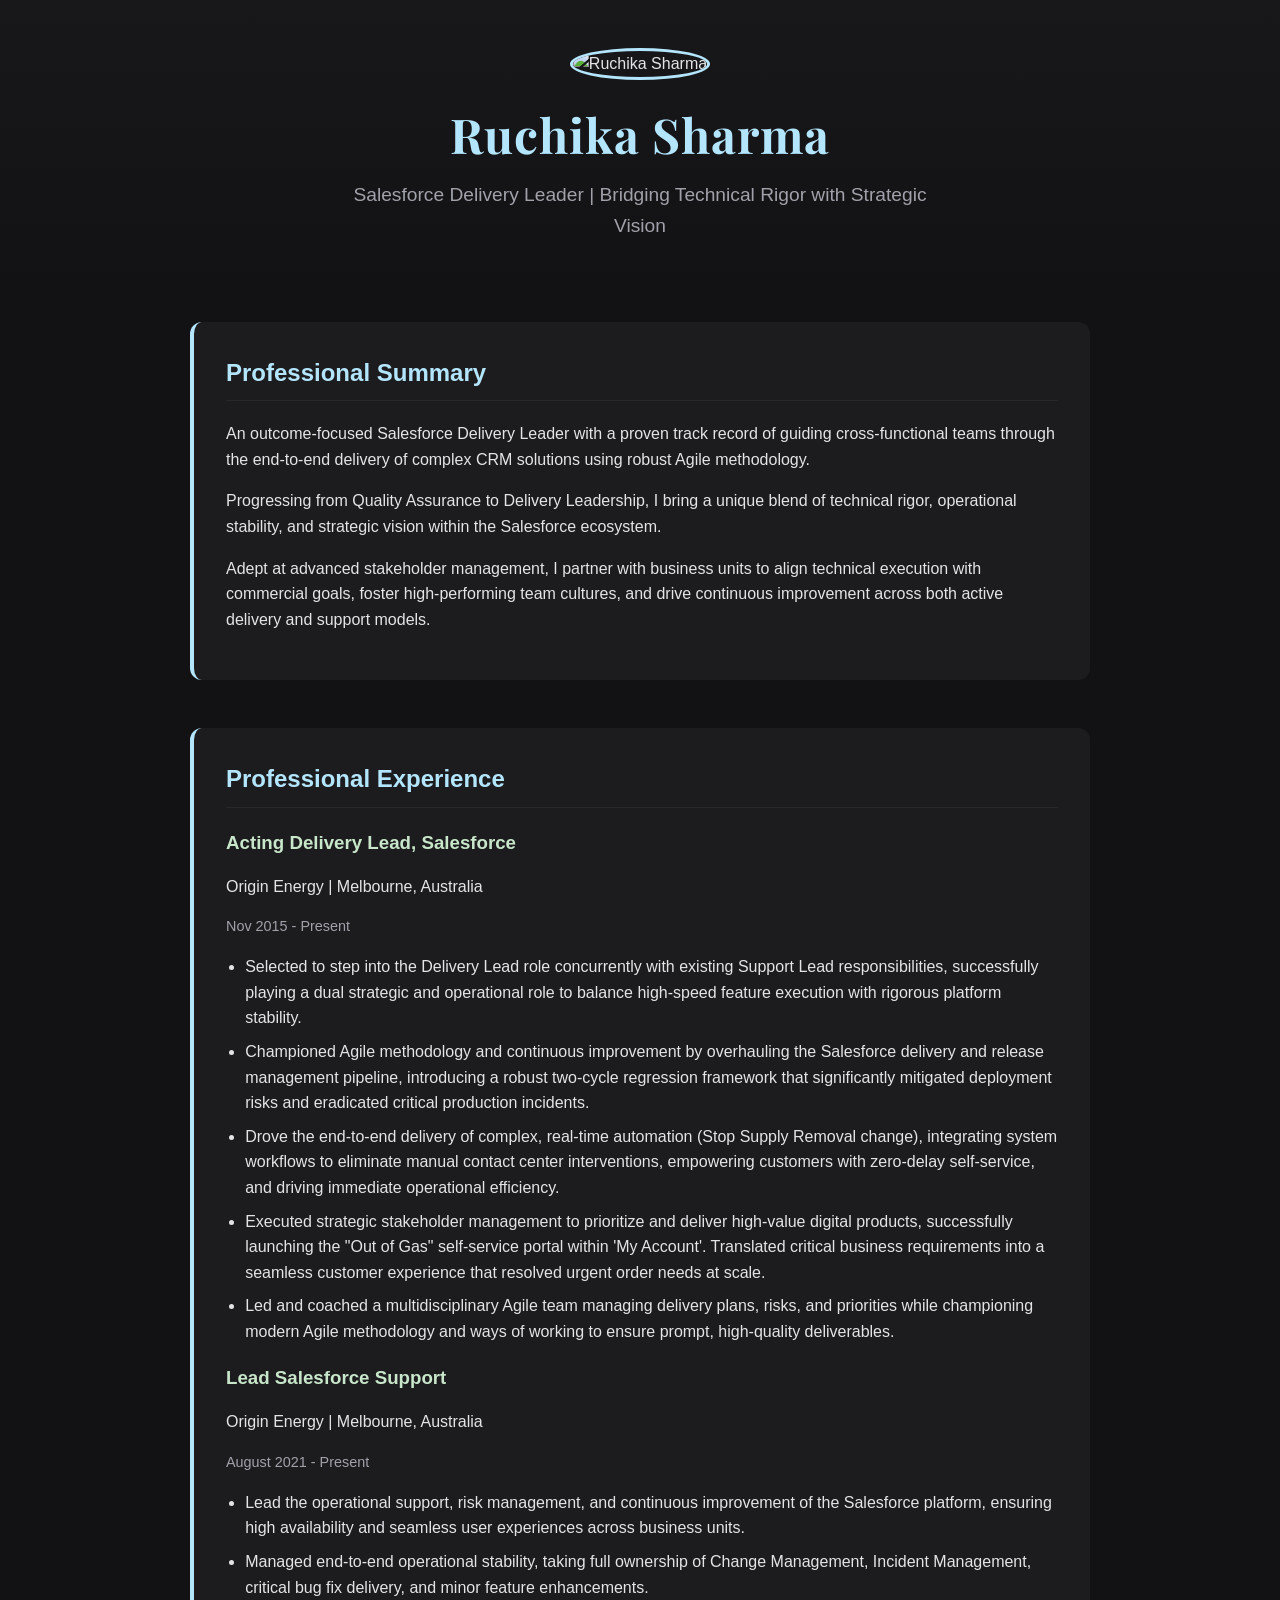
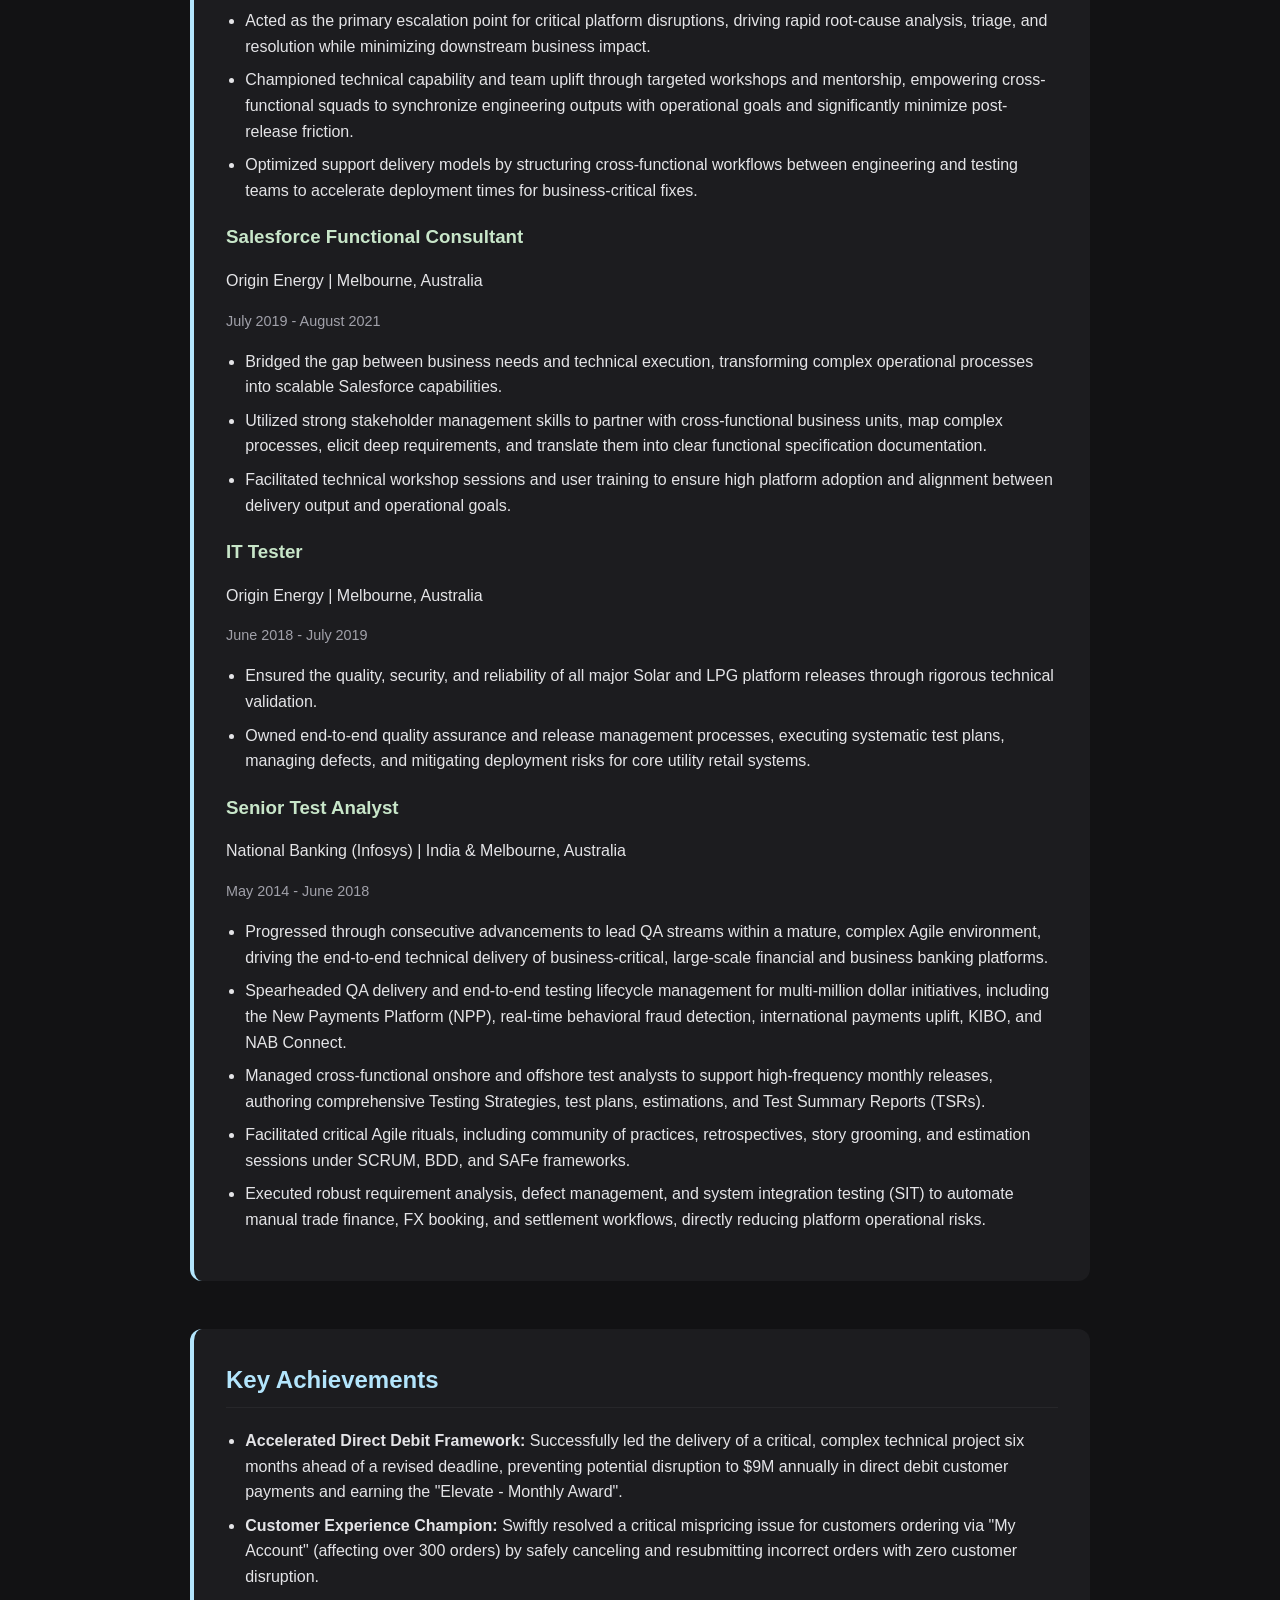
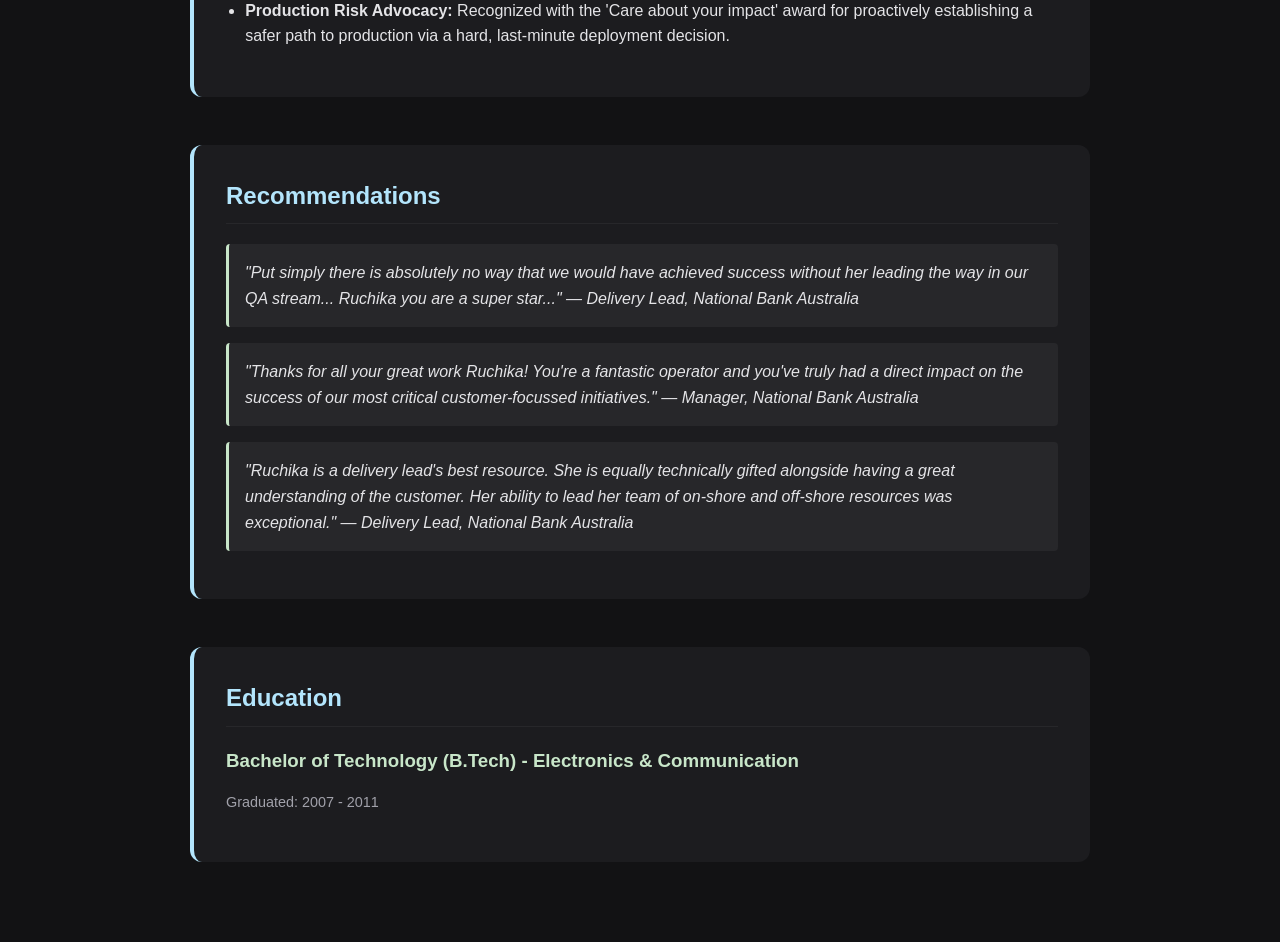
==== index.html @ 965521cc "feat(resume): digital resume" ====
<!DOCTYPE html>
<html lang="en">
<head>
    <meta charset="UTF-8">
    <meta name="viewport" content="width=device-width, initial-scale=1.0">
    <title>Ruchika Sharma | Salesforce Delivery Leader</title>
    <link href="https://fonts.googleapis.com/css2?family=Playfair+Display:ital,wght@0,700;1,400&display=swap" rel="stylesheet">
    <link rel="stylesheet" href="global.css">
</head>
<body>
    <header>
        <img src="profile.jpg" alt="Ruchika Sharma" class="profile-photo">
        <h1 class="fancy-name">Ruchika Sharma</h1>
        <p class="tagline">Salesforce Delivery Leader | Bridging Technical Rigor with Strategic Vision</p>
    </header>
    <main>
        <div id="home-section"></div>
        <div id="experience-section"></div>
        <div id="achievements-section"></div>
        <div id="testimonials-section"></div>
        <div id="education-section"></div>
    </main>
    <script>
        function loadSection(id, filePath) {
            fetch(filePath)
                .then(response => { if (!response.ok) throw new Error('Failed to load ' + filePath); return response.text(); })
                .then(data => { document.getElementById(id).innerHTML = data; })
                .catch(error => console.error(error));
        }
        loadSection('home-section', 'sections/home.html');
        loadSection('experience-section', 'sections/experience.html');
        loadSection('achievements-section', 'sections/achievements.html');
        loadSection('testimonials-section', 'sections/testimonials.html');
        loadSection('education-section', 'sections/education.html');
    </script>
</body>
</html>
---- global.css ----
:root {
    --bg-color: #121214;
    --card-bg: #1c1c1f;
    --text-main: #e4e4e7;
    --text-muted: #a1a1aa;
    --pastel-primary: #b3e5fc;
    --pastel-accent: #c8e6c9;
    --font-fancy: 'Playfair Display', 'Georgia', serif;
}
body {
    background-color: var(--bg-color);
    color: var(--text-main);
    font-family: "Product Sans", "Google Sans", -apple-system, BlinkMacSystemFont, sans-serif;
    line-height: 1.6;
    margin: 0;
    padding: 0;
}
header {
    text-align: center;
    padding: 3rem 1rem;
    background: linear-gradient(180deg, #18181b 0%, var(--bg-color) 100%);
}
.profile-photo {
    width: 150px;
    height: 150px;
    border-radius: 50%;
    border: 3px solid var(--pastel-primary);
    object-fit: cover;
    margin-bottom: 1rem;
}
.fancy-name {
    font-family: var(--font-fancy);
    font-size: 3rem;
    color: var(--pastel-primary);
    margin: 0 0 0.5rem 0;
    font-weight: 700;
    letter-spacing: 1px;
}
.tagline {
    font-size: 1.2rem;
    color: var(--text-muted);
    max-width: 600px;
    margin: 0 auto;
}
main {
    max-width: 900px;
    margin: 0 auto;
    padding: 2rem 1rem;
}
section {
    margin-bottom: 3rem;
    background: var(--card-bg);
    padding: 2rem;
    border-radius: 12px;
    border-left: 4px solid var(--pastel-primary);
}
h2 {
    color: var(--pastel-primary);
    border-bottom: 1px solid #27272a;
    padding-bottom: 0.5rem;
    margin-top: 0;
}
h3 {
    color: var(--pastel-accent);
    margin-bottom: 0.2rem;
}
.date-location {
    color: var(--text-muted);
    font-size: 0.9rem;
    margin-bottom: 1rem;
}
ul { padding-left: 1.2rem; }
li { margin-bottom: 0.5rem; }
blockquote {
    border-left: 3px solid var(--pastel-accent);
    background: #27272a;
    padding: 1rem;
    margin: 1rem 0;
    border-radius: 4px;
    font-style: italic;
}
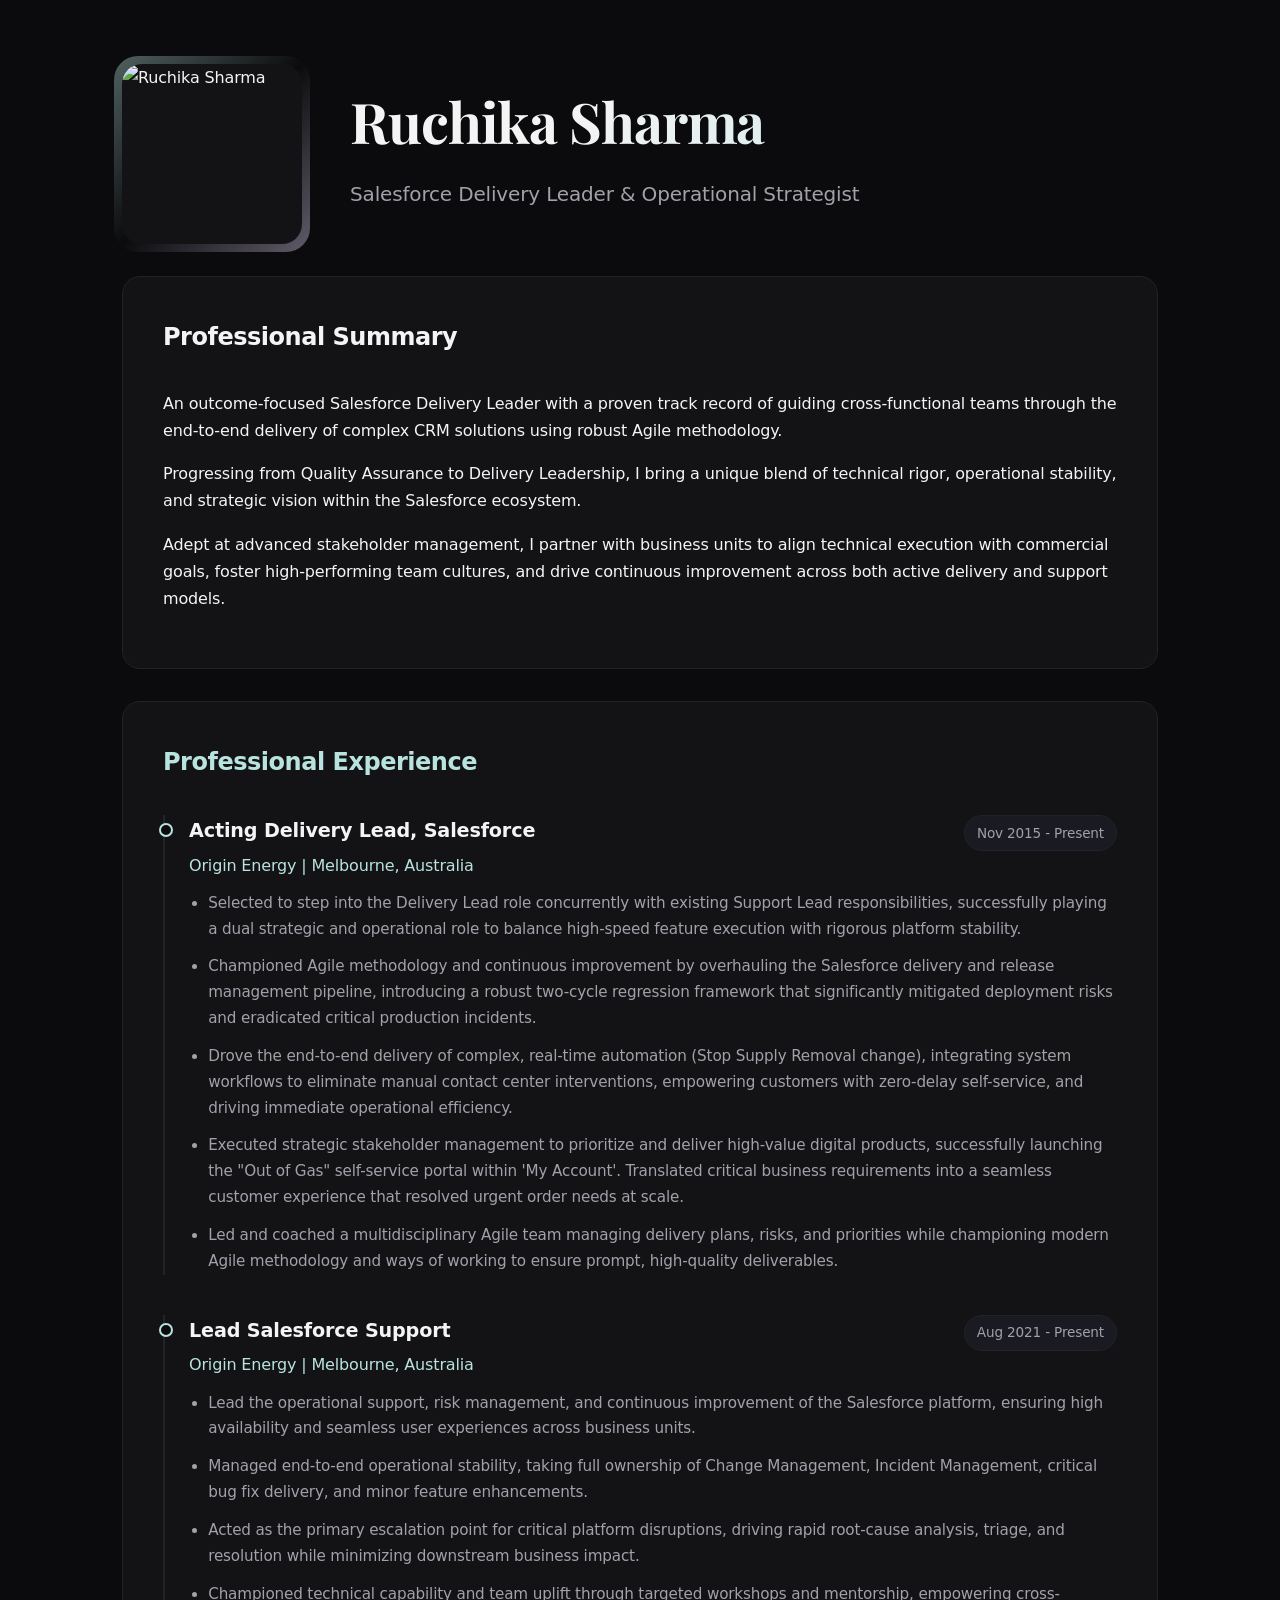
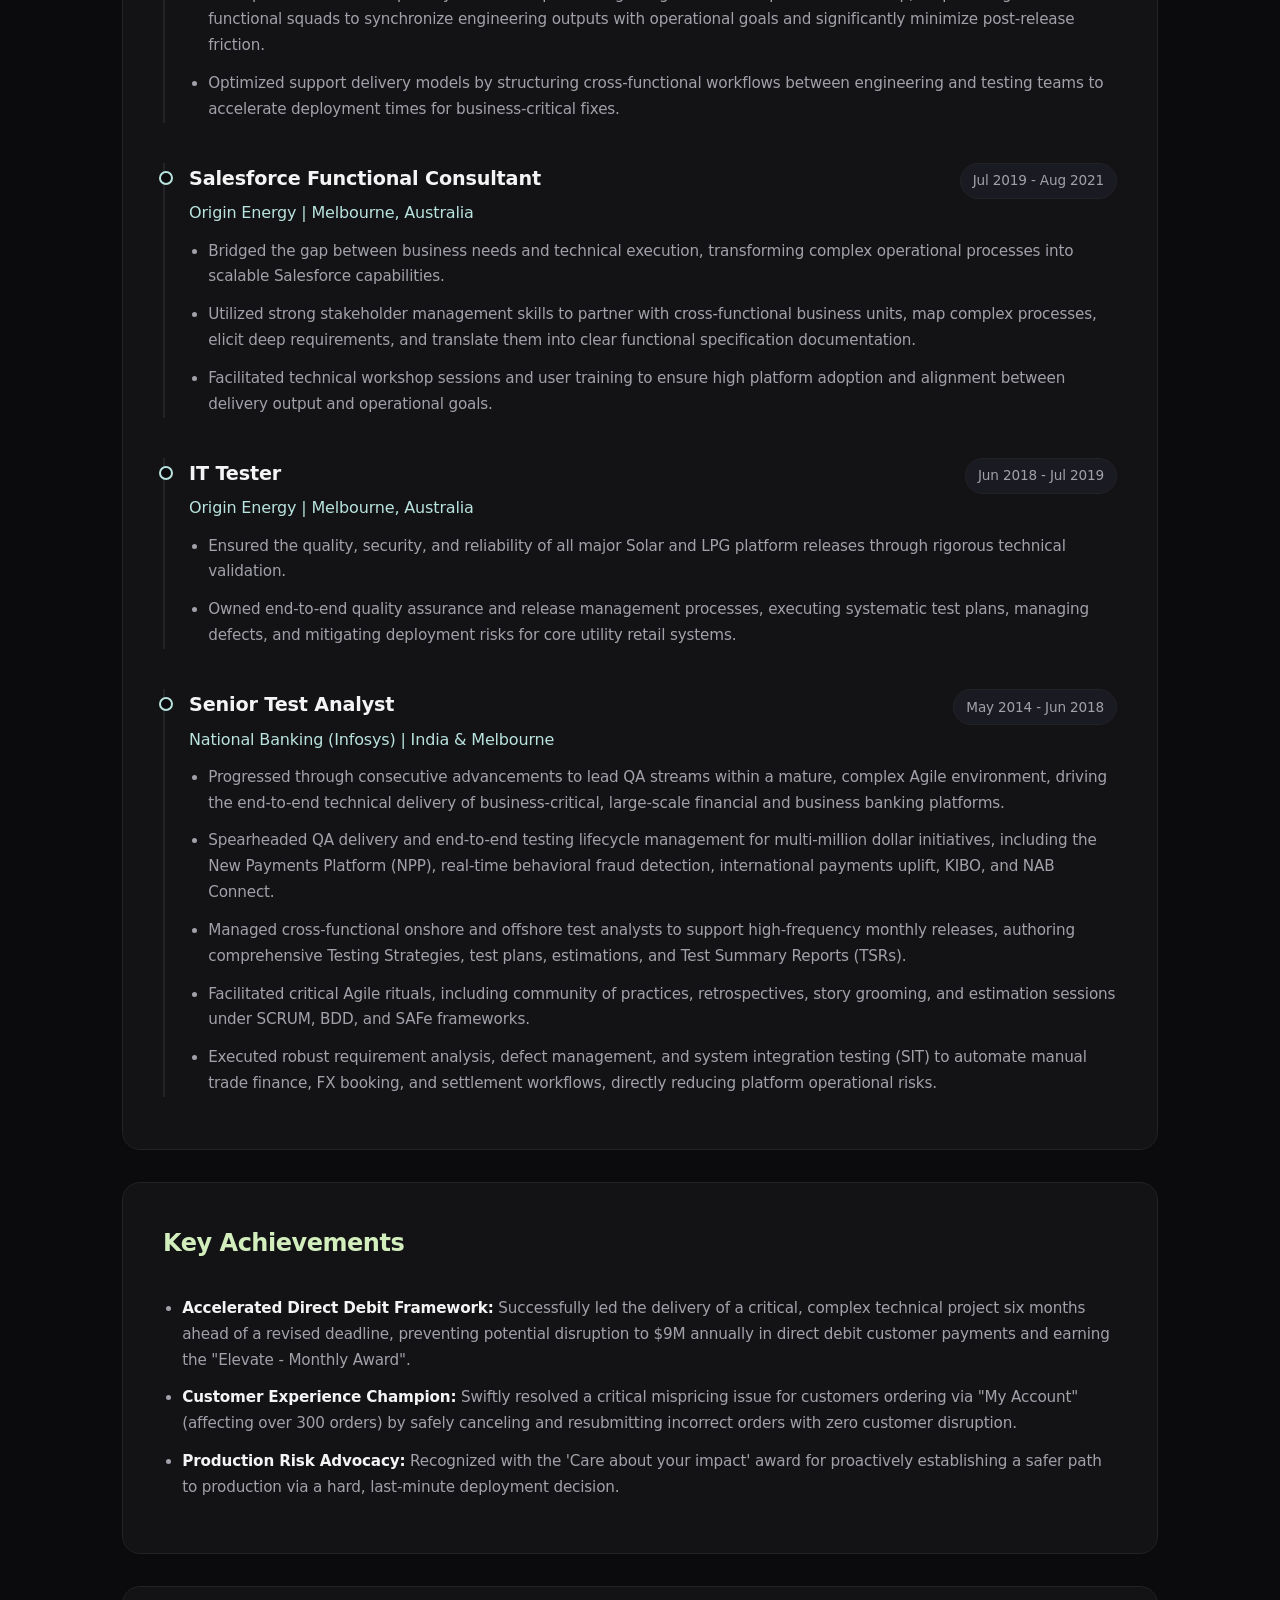
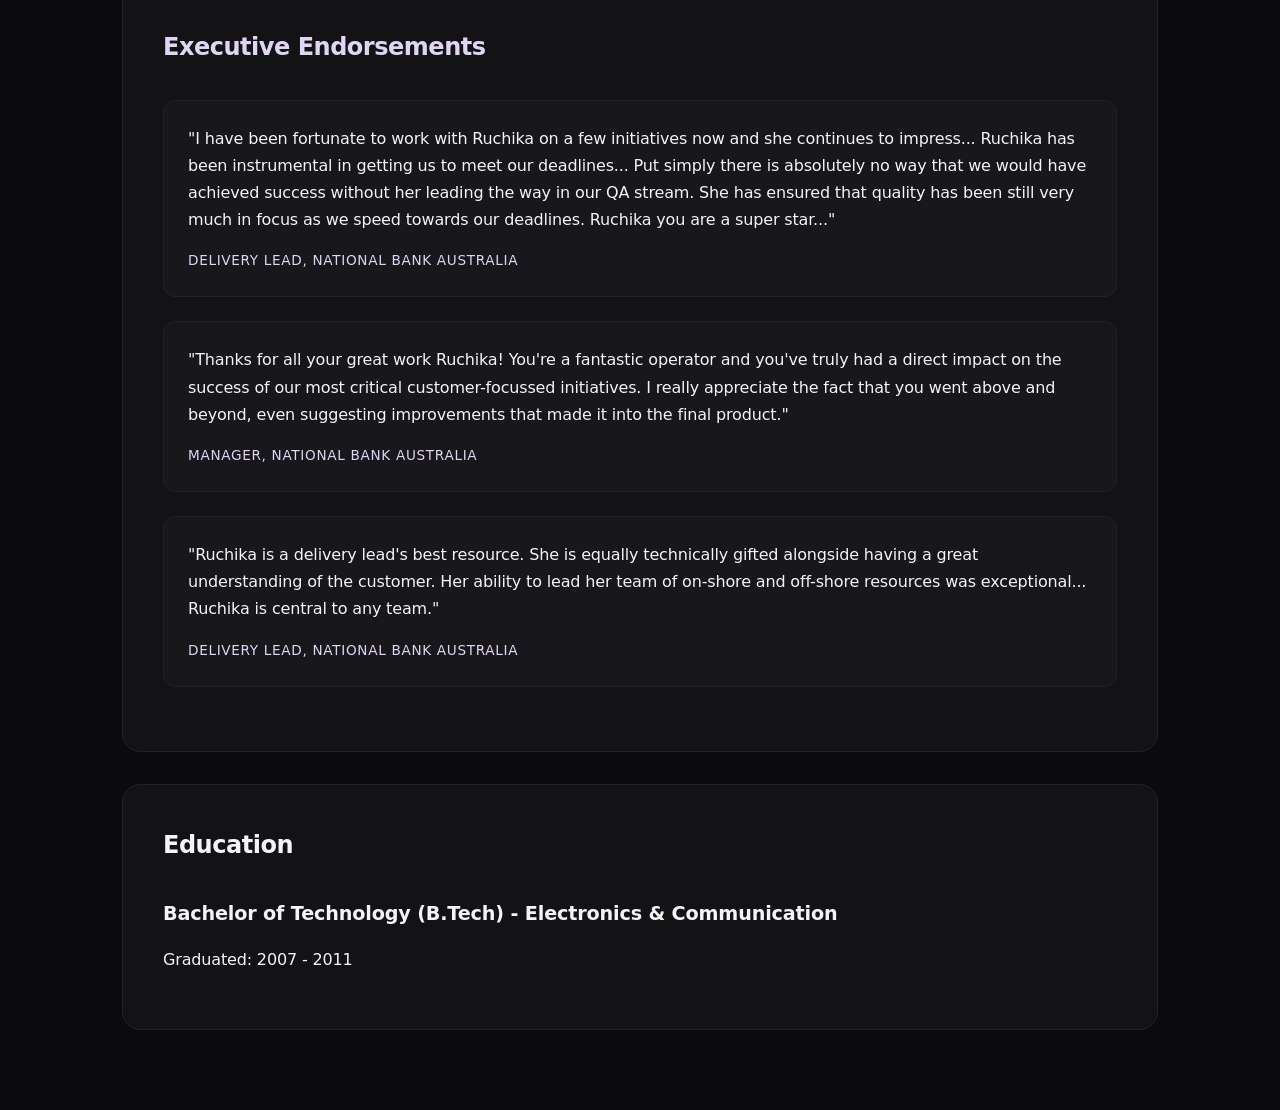
==== commit 5d765c18: "fix(styling): update styling for resume" ====
--- a/index.html
+++ b/index.html
@@ -3,15 +3,21 @@
 <head>
     <meta charset="UTF-8">
     <meta name="viewport" content="width=device-width, initial-scale=1.0">
-    <title>Ruchika Sharma | Salesforce Delivery Leader</title>
-    <link href="https://fonts.googleapis.com/css2?family=Playfair+Display:ital,wght@0,700;1,400&display=swap" rel="stylesheet">
+    <title>Ruchika Sharma | Portfolio</title>
+    <link rel="preconnect" href="https://fonts.googleapis.com">
+    <link rel="preconnect" href="https://fonts.gstatic.com" crossorigin>
+    <link href="https://fonts.googleapis.com/css2?family=Playfair+Display:wght@700&display=swap" rel="stylesheet">
     <link rel="stylesheet" href="global.css">
 </head>
 <body>
-    <header>
-        <img src="profile.jpg" alt="Ruchika Sharma" class="profile-photo">
-        <h1 class="fancy-name">Ruchika Sharma</h1>
-        <p class="tagline">Salesforce Delivery Leader | Bridging Technical Rigor with Strategic Vision</p>
+    <header class="hero-container">
+        <div class="profile-frame">
+            <img src="profile.jpg" alt="Ruchika Sharma" class="profile-photo">
+        </div>
+        <div class="hero-text">
+            <h1 class="fancy-name">Ruchika Sharma</h1>
+            <p class="tagline">Salesforce Delivery Leader &amp; Operational Strategist</p>
+        </div>
     </header>
     <main>
         <div id="home-section"></div>
@@ -25,7 +31,7 @@
             fetch(filePath)
                 .then(response => { if (!response.ok) throw new Error('Failed to load ' + filePath); return response.text(); })
                 .then(data => { document.getElementById(id).innerHTML = data; })
-                .catch(error => console.error(error));
+                .catch(error => console.error('Error rendering content piece:', error));
         }
         loadSection('home-section', 'sections/home.html');
         loadSection('experience-section', 'sections/experience.html');
--- a/global.css
+++ b/global.css
@@ -1,81 +1,197 @@
 :root {
-    --bg-color: #121214;
-    --card-bg: #1c1c1f;
-    --text-main: #e4e4e7;
-    --text-muted: #a1a1aa;
-    --pastel-primary: #b3e5fc;
-    --pastel-accent: #c8e6c9;
-    --font-fancy: 'Playfair Display', 'Georgia', serif;
+    --bg-main: #0b0b0d;          
+    --bg-card: #131316;          
+    --bg-card-hover: #1a1a1e;    
+    --border-subtle: #222227;    
+    --pastel-blue: #b9e3de;      
+    --pastel-green: #d2eebd;     
+    --pastel-purple: #e1d5f5;    
+    --text-main: #f4f4f5;        
+    --text-muted: #a1a1aa;       
+}
+* {
+    box-sizing: border-box;
+    transition: all 0.25s ease-in-out;
 }
 body {
-    background-color: var(--bg-color);
+    background-color: var(--bg-main);
     color: var(--text-main);
-    font-family: "Product Sans", "Google Sans", -apple-system, BlinkMacSystemFont, sans-serif;
-    line-height: 1.6;
+    font-family: "Google Sans", "Product Sans", -apple-system, BlinkMacSystemFont, system-ui, sans-serif;
+    line-height: 1.7;
     margin: 0;
     padding: 0;
+    letter-spacing: -0.01em;
 }
-header {
-    text-align: center;
-    padding: 3rem 1rem;
-    background: linear-gradient(180deg, #18181b 0%, var(--bg-color) 100%);
+.hero-container {
+    max-width: 1100px;
+    margin: 4rem auto 2rem auto;
+    padding: 0 2rem;
+    display: flex;
+    align-items: center;
+    gap: 3rem;
+}
+.profile-frame {
+    position: relative;
+    flex-shrink: 0;
+}
+.profile-frame::before {
+    content: '';
+    position: absolute;
+    top: -8px; left: -8px; right: -8px; bottom: -8px;
+    border-radius: 24px;
+    background: linear-gradient(135deg, var(--pastel-blue), transparent, var(--pastel-purple));
+    opacity: 0.4;
+    z-index: 1;
 }
 .profile-photo {
-    width: 150px;
-    height: 150px;
-    border-radius: 50%;
-    border: 3px solid var(--pastel-primary);
+    width: 180px;
+    height: 180px;
+    border-radius: 20px;
     object-fit: cover;
-    margin-bottom: 1rem;
+    position: relative;
+    z-index: 2;
+    display: block;
+    background-color: var(--bg-card);
+}
+.hero-text {
+    flex-grow: 1;
 }
 .fancy-name {
-    font-family: var(--font-fancy);
-    font-size: 3rem;
-    color: var(--pastel-primary);
+    font-family: 'Playfair Display', Georgia, serif;
+    font-size: 3.5rem;
+    font-weight: 700;
     margin: 0 0 0.5rem 0;
-    font-weight: 700;
-    letter-spacing: 1px;
+    background: linear-gradient(135deg, var(--text-main) 30%, var(--pastel-blue));
+    -webkit-background-clip: text;
+    -webkit-text-fill-color: transparent;
+    letter-spacing: -0.02em;
 }
 .tagline {
-    font-size: 1.2rem;
+    font-size: 1.25rem;
     color: var(--text-muted);
-    max-width: 600px;
-    margin: 0 auto;
+    margin: 0 0 1.5rem 0;
+    max-width: 700px;
+    font-weight: 400;
 }
 main {
-    max-width: 900px;
-    margin: 0 auto;
-    padding: 2rem 1rem;
+    max-width: 1100px;
+    margin: 0 auto 5rem auto;
+    padding: 0 2rem;
+    display: flex;
+    flex-direction: column;
+    gap: 2rem;
 }
 section {
-    margin-bottom: 3rem;
-    background: var(--card-bg);
-    padding: 2rem;
-    border-radius: 12px;
-    border-left: 4px solid var(--pastel-primary);
+    background-color: var(--bg-card);
+    border: 1px solid var(--border-subtle);
+    border-radius: 18px;
+    padding: 2.5rem;
+    position: relative;
+    overflow: hidden;
+}
+section:hover {
+    border-color: #303036;
+    transform: translateY(-2px);
+    box-shadow: 0 12px 30px rgba(0, 0, 0, 0.4);
 }
 h2 {
-    color: var(--pastel-primary);
-    border-bottom: 1px solid #27272a;
-    padding-bottom: 0.5rem;
+    font-size: 1.5rem;
+    font-weight: 600;
     margin-top: 0;
+    margin-bottom: 2rem;
+    display: flex;
+    align-items: center;
+    gap: 0.75rem;
+    letter-spacing: -0.02em;
+}
+#summary h2 { color: var(--text-main); }
+#experience h2 { color: var(--pastel-blue); }
+#achievements h2 { color: var(--pastel-green); }
+#testimonials h2 { color: var(--pastel-purple); }
+.job-block {
+    border-left: 2px solid var(--border-subtle);
+    padding-left: 1.5rem;
+    margin-bottom: 2.5rem;
+    position: relative;
+}
+.job-block:last-child {
+    margin-bottom: 0;
+}
+.job-block::before {
+    content: '';
+    position: absolute;
+    left: -6px;
+    top: 8px;
+    width: 10px;
+    height: 10px;
+    border-radius: 50%;
+    background-color: var(--bg-main);
+    border: 2px solid var(--pastel-blue);
+}
+.job-header {
+    display: flex;
+    justify-content: space-between;
+    align-items: flex-start;
+    flex-wrap: wrap;
+    margin-bottom: 0.75rem;
 }
 h3 {
-    color: var(--pastel-accent);
-    margin-bottom: 0.2rem;
+    font-size: 1.2rem;
+    font-weight: 600;
+    margin: 0;
+    color: var(--text-main);
 }
-.date-location {
+.company-name {
+    color: var(--pastel-blue);
+    font-weight: 500;
+    margin-top: 0.25rem;
+}
+.date-badge {
+    background-color: #1a1a22;
     color: var(--text-muted);
-    font-size: 0.9rem;
-    margin-bottom: 1rem;
+    padding: 0.35rem 0.75rem;
+    border-radius: 30px;
+    font-size: 0.85rem;
+    font-weight: 500;
+    border: 1px solid var(--border-subtle);
 }
-ul { padding-left: 1.2rem; }
-li { margin-bottom: 0.5rem; }
+ul {
+    margin: 0;
+    padding-left: 1.2rem;
+    color: var(--text-muted);
+}
+li {
+    margin-bottom: 0.75rem;
+    font-size: 0.95rem;
+}
+li strong {
+    color: var(--text-main);
+}
 blockquote {
-    border-left: 3px solid var(--pastel-accent);
-    background: #27272a;
-    padding: 1rem;
-    margin: 1rem 0;
-    border-radius: 4px;
-    font-style: italic;
+    margin: 0 0 1.5rem 0;
+    padding: 1.5rem;
+    background-color: #17171c;
+    border-radius: 12px;
+    border: 1px solid var(--border-subtle);
+    font-style: normal;
 }
+blockquote p {
+    margin: 0 0 1rem 0;
+    color: var(--text-main);
+    font-size: 1rem;
+}
+cite {
+    display: block;
+    font-style: normal;
+    font-size: 0.85rem;
+    color: var(--pastel-purple);
+    font-weight: 500;
+    text-transform: uppercase;
+    letter-spacing: 0.05em;
+}
+@media (max-width: 768px) {
+    .hero-container { flex-direction: column; text-align: center; margin-top: 2rem; gap: 1.5rem; }
+    .job-header { flex-direction: column; gap: 0.5rem; }
+    .date-badge { align-self: flex-start; }
+    .fancy-name { font-size: 2.5rem; }
+}
